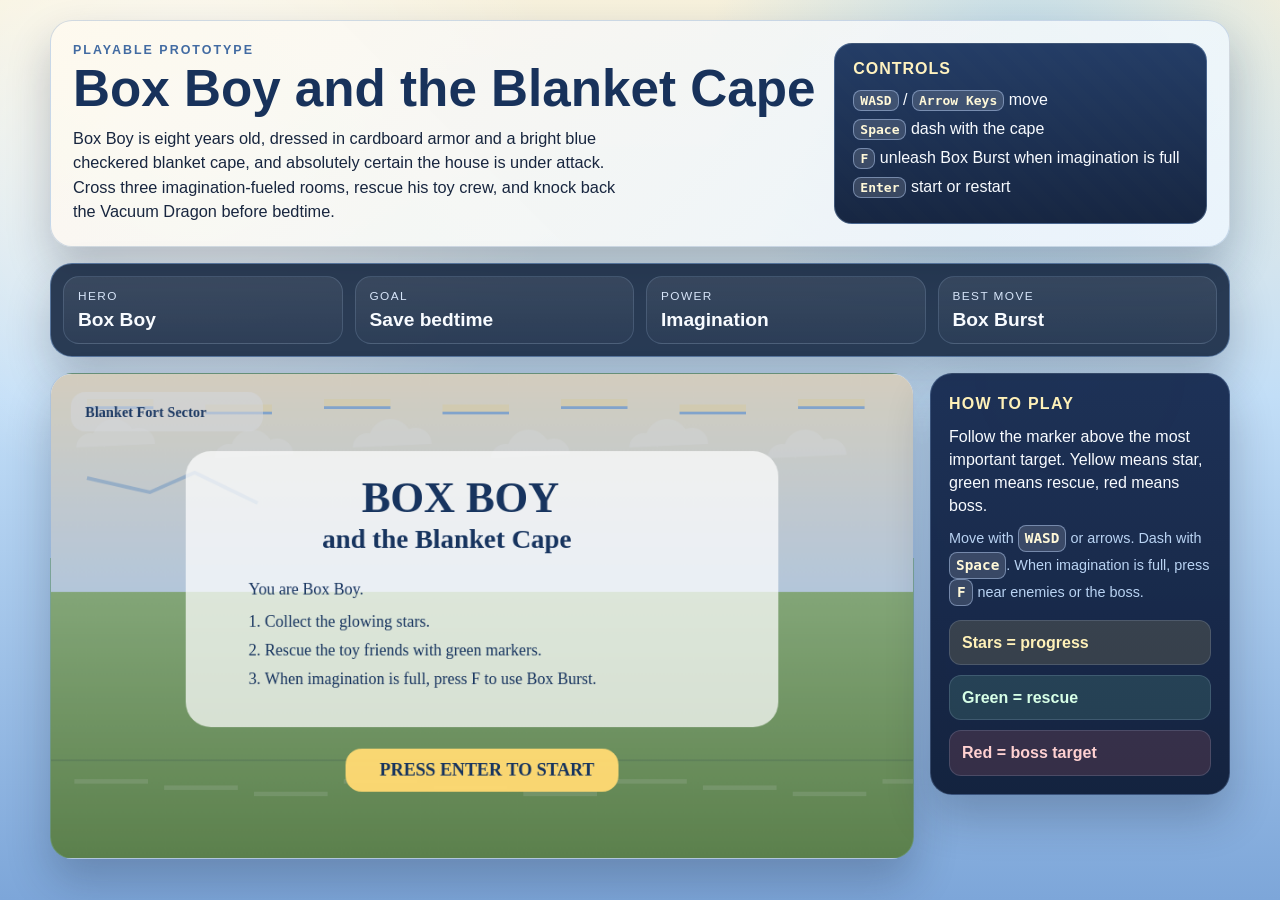
==== Box Boy/index.html @ 5c1d5f7d "Update Box Boy hero origin" ====
<!doctype html>
<html lang="en">
  <head>
    <meta charset="UTF-8" />
    <meta name="viewport" content="width=device-width, initial-scale=1.0" />
    <title>Box Boy and the Blanket Cape</title>
    <link rel="stylesheet" href="./styles.css" />
  </head>
  <body>
    <main class="app">
      <header class="hero">
        <div>
          <p class="eyebrow">Playable prototype</p>
          <h1>Box Boy and the Blanket Cape</h1>
          <p class="summary">
            Box Boy is eight years old, dressed in cardboard armor and a bright blue
            checkered blanket cape, and absolutely certain the house is under attack.
            Cross three imagination-fueled rooms, rescue his toy crew, and knock back
            the Vacuum Dragon before bedtime.
          </p>
        </div>
        <section class="hero-card">
          <h2>Controls</h2>
          <p><kbd>WASD</kbd> / <kbd>Arrow Keys</kbd> move</p>
          <p><kbd>Space</kbd> dash with the cape</p>
          <p><kbd>F</kbd> unleash Box Burst when imagination is full</p>
          <p><kbd>Enter</kbd> start or restart</p>
        </section>
      </header>

      <section class="hud" id="hud" aria-live="polite"></section>

      <section class="stage-shell">
        <canvas id="game" width="960" height="540" aria-label="Box Boy game canvas"></canvas>
        <aside class="mission" id="mission"></aside>
      </section>
    </main>

    <script src="./game.js"></script>
  </body>
</html>
---- Box Boy/styles.css ----
:root {
  --bg-top: #f7f1dc;
  --bg-mid: #c2def7;
  --bg-bottom: #7da6d9;
  --panel: rgba(19, 39, 70, 0.84);
  --panel-soft: rgba(251, 247, 238, 0.82);
  --text: #f8fbff;
  --ink: #18263f;
  --muted: #d6e4f8;
  --gold: #ffd76e;
  --blue: #65b7ff;
  --red: #ff7b7b;
  --green: #85e7ad;
  --line: rgba(152, 197, 255, 0.42);
  --shadow: 0 22px 44px rgba(15, 26, 47, 0.24);
}

* {
  box-sizing: border-box;
}

body {
  margin: 0;
  min-height: 100vh;
  font-family: "Trebuchet MS", "Avenir Next", "Segoe UI", sans-serif;
  color: var(--ink);
  background:
    radial-gradient(circle at 15% 15%, rgba(255, 255, 255, 0.7), transparent 28%),
    radial-gradient(circle at 80% 8%, rgba(101, 183, 255, 0.38), transparent 24%),
    linear-gradient(180deg, var(--bg-top) 0%, var(--bg-mid) 44%, var(--bg-bottom) 100%);
}

.app {
  width: min(1180px, calc(100vw - 24px));
  margin: 0 auto;
  padding: 20px 0 28px;
  display: grid;
  gap: 16px;
}

.hero,
.hud,
.mission {
  border-radius: 22px;
  box-shadow: var(--shadow);
}

.hero {
  display: grid;
  grid-template-columns: minmax(0, 1.8fr) minmax(260px, 0.9fr);
  gap: 16px;
  padding: 22px;
  background:
    linear-gradient(135deg, rgba(255, 249, 238, 0.92), rgba(235, 245, 255, 0.92)),
    linear-gradient(45deg, rgba(101, 183, 255, 0.1), rgba(255, 215, 110, 0.16));
  border: 1px solid rgba(89, 127, 179, 0.26);
}

.eyebrow {
  margin: 0 0 8px;
  font-size: 0.78rem;
  font-weight: 800;
  letter-spacing: 0.16em;
  text-transform: uppercase;
  color: #426ba2;
}

.hero h1 {
  margin: 0;
  font-size: clamp(2rem, 4vw, 3.6rem);
  line-height: 0.95;
  color: #18325b;
}

.summary {
  margin: 12px 0 0;
  max-width: 62ch;
  line-height: 1.5;
  font-size: 1.02rem;
}

.hero-card {
  padding: 16px 18px;
  border-radius: 18px;
  color: var(--text);
  background:
    linear-gradient(180deg, rgba(28, 54, 96, 0.96), rgba(14, 30, 58, 0.96)),
    repeating-linear-gradient(
      45deg,
      rgba(255, 255, 255, 0.06) 0,
      rgba(255, 255, 255, 0.06) 10px,
      rgba(101, 183, 255, 0.06) 10px,
      rgba(101, 183, 255, 0.06) 20px
    );
  border: 1px solid rgba(174, 213, 255, 0.28);
}

.hero-card h2 {
  margin: 0 0 12px;
  font-size: 1rem;
  letter-spacing: 0.06em;
  text-transform: uppercase;
  color: #fff2bf;
}

.hero-card p {
  margin: 8px 0;
}

.hud {
  display: grid;
  grid-template-columns: repeat(4, minmax(0, 1fr));
  gap: 12px;
  padding: 12px;
  background: rgba(13, 31, 58, 0.86);
  border: 1px solid var(--line);
}

.stat {
  padding: 12px 14px;
  border-radius: 16px;
  color: var(--text);
  background: linear-gradient(180deg, rgba(255, 255, 255, 0.08), rgba(255, 255, 255, 0.02));
  border: 1px solid rgba(185, 217, 255, 0.16);
}

.label {
  display: block;
  font-size: 0.74rem;
  text-transform: uppercase;
  letter-spacing: 0.12em;
  color: var(--muted);
}

.value {
  display: block;
  margin-top: 6px;
  font-size: 1.2rem;
  font-weight: 800;
}

.stage-shell {
  display: grid;
  grid-template-columns: minmax(0, 1fr) 300px;
  gap: 16px;
  align-items: start;
}

canvas {
  width: 100%;
  height: auto;
  display: block;
  border-radius: 22px;
  box-shadow: var(--shadow);
  border: 1px solid rgba(77, 115, 167, 0.38);
  background: linear-gradient(180deg, #eff8ff 0%, #c6dcf5 38%, #98c291 38%, #75a05e 100%);
}

.mission {
  padding: 18px;
  color: var(--text);
  background:
    linear-gradient(180deg, rgba(24, 44, 82, 0.97), rgba(16, 30, 58, 0.97)),
    radial-gradient(circle at top, rgba(255, 215, 110, 0.16), transparent 38%);
  border: 1px solid rgba(164, 206, 255, 0.22);
  line-height: 1.45;
}

.mission h2 {
  margin: 0 0 10px;
  color: #fff1b8;
  font-size: 1rem;
  letter-spacing: 0.08em;
  text-transform: uppercase;
}

.mission p {
  margin: 8px 0;
}

.mission .tiny {
  color: #b9d3f3;
  font-size: 0.9rem;
}

.mission-lead {
  font-size: 1rem;
  color: #fff7d4;
}

.callout {
  margin: 14px 0 16px;
  padding: 12px 14px;
  border-radius: 14px;
  background: rgba(255, 215, 110, 0.14);
  border: 1px solid rgba(255, 221, 141, 0.24);
}

.callout strong {
  display: block;
  margin-bottom: 6px;
  color: #fff1b8;
  text-transform: uppercase;
  letter-spacing: 0.08em;
  font-size: 0.75rem;
}

.callout p {
  margin: 0;
  color: #f6fbff;
  font-size: 1.02rem;
  font-weight: 700;
}

.check {
  display: flex;
  gap: 10px;
  align-items: center;
  padding: 9px 0;
  border-top: 1px solid rgba(190, 216, 255, 0.12);
}

.check span {
  width: 1.2rem;
  color: #ffd76e;
  font-weight: 800;
  text-align: center;
}

.check.done {
  color: #d6f7dd;
}

.check.done span {
  color: #85e7ad;
}

.legend-grid {
  display: grid;
  gap: 10px;
  margin-top: 14px;
}

.legend-chip {
  padding: 10px 12px;
  border-radius: 12px;
  font-weight: 700;
  border: 1px solid rgba(190, 216, 255, 0.16);
}

.legend-star {
  background: rgba(255, 215, 110, 0.14);
  color: #fff1b8;
}

.legend-toy {
  background: rgba(133, 231, 173, 0.14);
  color: #d7ffe7;
}

.legend-boss {
  background: rgba(255, 123, 123, 0.14);
  color: #ffd1d1;
}

kbd {
  display: inline-block;
  min-width: 1.7em;
  padding: 2px 6px;
  border-radius: 8px;
  border: 1px solid rgba(190, 216, 255, 0.45);
  background: rgba(255, 255, 255, 0.14);
  color: #fff8d8;
  font-weight: 700;
  text-align: center;
}

@media (max-width: 980px) {
  .hero,
  .stage-shell {
    grid-template-columns: 1fr;
  }

  .hud {
    grid-template-columns: repeat(2, minmax(0, 1fr));
  }
}

@media (max-width: 640px) {
  .app {
    width: min(100vw - 12px, 1180px);
    padding-top: 10px;
  }

  .hero {
    padding: 18px;
  }

  .hud {
    grid-template-columns: 1fr;
  }
}
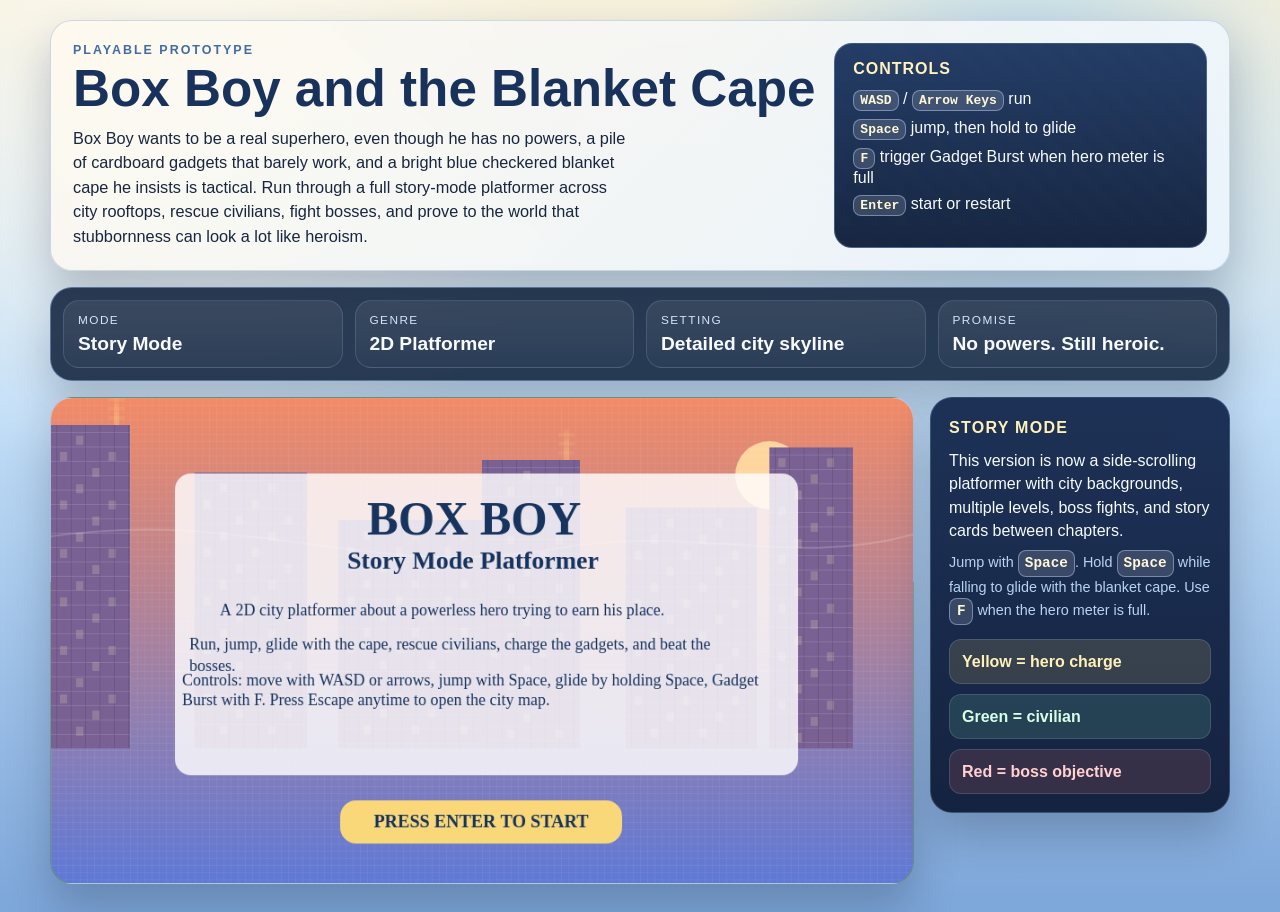
==== commit 248de85a: "Update Box Boy story and gameplay" ====
--- a/Box Boy/index.html
+++ b/Box Boy/index.html
@@ -13,17 +13,18 @@
           <p class="eyebrow">Playable prototype</p>
           <h1>Box Boy and the Blanket Cape</h1>
           <p class="summary">
-            Box Boy is eight years old, dressed in cardboard armor and a bright blue
-            checkered blanket cape, and absolutely certain the house is under attack.
-            Cross three imagination-fueled rooms, rescue his toy crew, and knock back
-            the Vacuum Dragon before bedtime.
+            Box Boy wants to be a real superhero, even though he has no powers, a pile
+            of cardboard gadgets that barely work, and a bright blue checkered blanket
+            cape he insists is tactical. Run through a full story-mode platformer across
+            city rooftops, rescue civilians, fight bosses, and prove to the world that
+            stubbornness can look a lot like heroism.
           </p>
         </div>
         <section class="hero-card">
           <h2>Controls</h2>
-          <p><kbd>WASD</kbd> / <kbd>Arrow Keys</kbd> move</p>
-          <p><kbd>Space</kbd> dash with the cape</p>
-          <p><kbd>F</kbd> unleash Box Burst when imagination is full</p>
+          <p><kbd>WASD</kbd> / <kbd>Arrow Keys</kbd> run</p>
+          <p><kbd>Space</kbd> jump, then hold to glide</p>
+          <p><kbd>F</kbd> trigger Gadget Burst when hero meter is full</p>
           <p><kbd>Enter</kbd> start or restart</p>
         </section>
       </header>
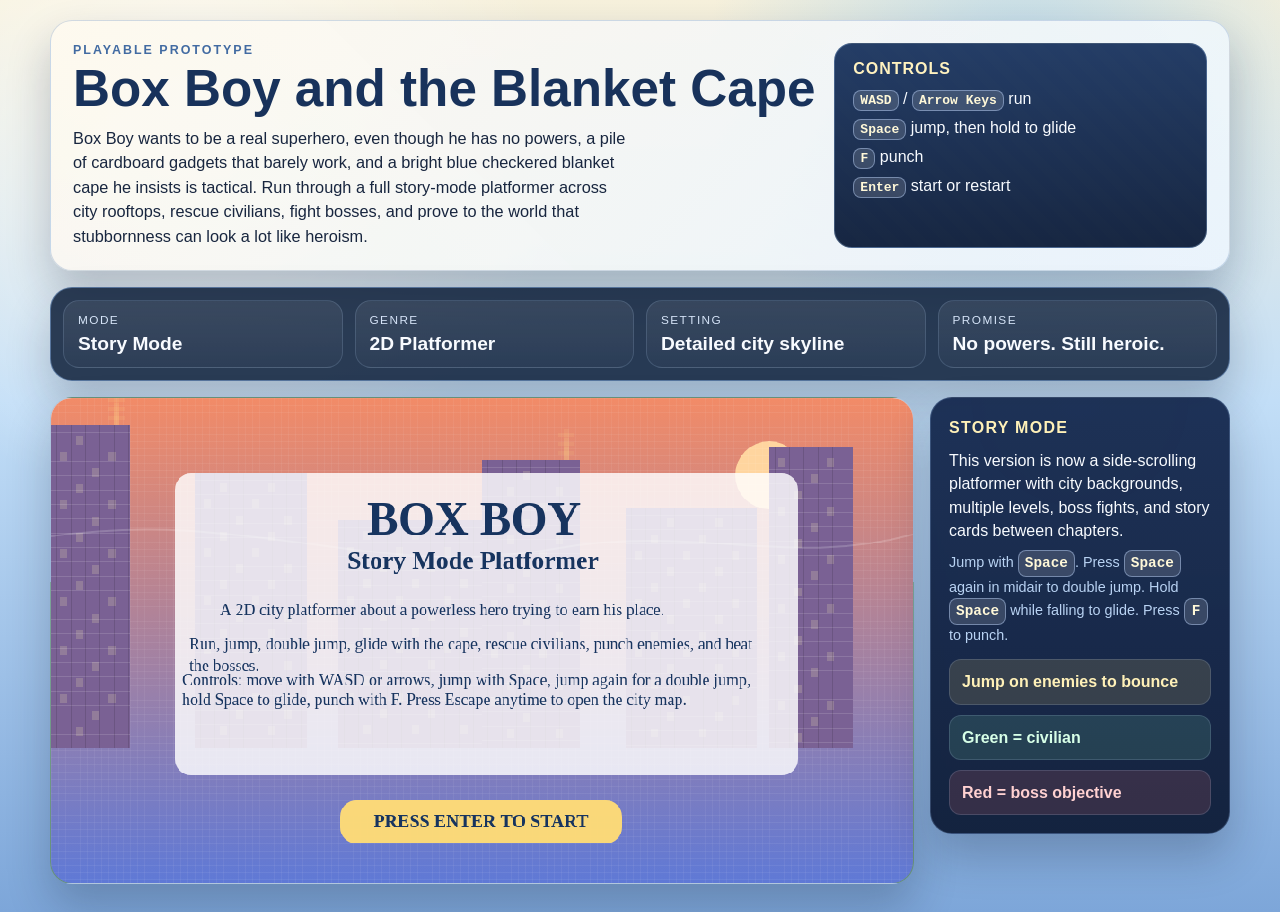
==== commit 03555ae9: "Update Box Boy movement and combat" ====
--- a/Box Boy/index.html
+++ b/Box Boy/index.html
@@ -24,7 +24,7 @@
           <h2>Controls</h2>
           <p><kbd>WASD</kbd> / <kbd>Arrow Keys</kbd> run</p>
           <p><kbd>Space</kbd> jump, then hold to glide</p>
-          <p><kbd>F</kbd> trigger Gadget Burst when hero meter is full</p>
+          <p><kbd>F</kbd> punch</p>
           <p><kbd>Enter</kbd> start or restart</p>
         </section>
       </header>
--- a/Box Boy/styles.css
+++ b/Box Boy/styles.css
@@ -154,6 +154,8 @@
   box-shadow: var(--shadow);
   border: 1px solid rgba(77, 115, 167, 0.38);
   background: linear-gradient(180deg, #eff8ff 0%, #c6dcf5 38%, #98c291 38%, #75a05e 100%);
+  image-rendering: pixelated;
+  image-rendering: crisp-edges;
 }
 
 .mission {
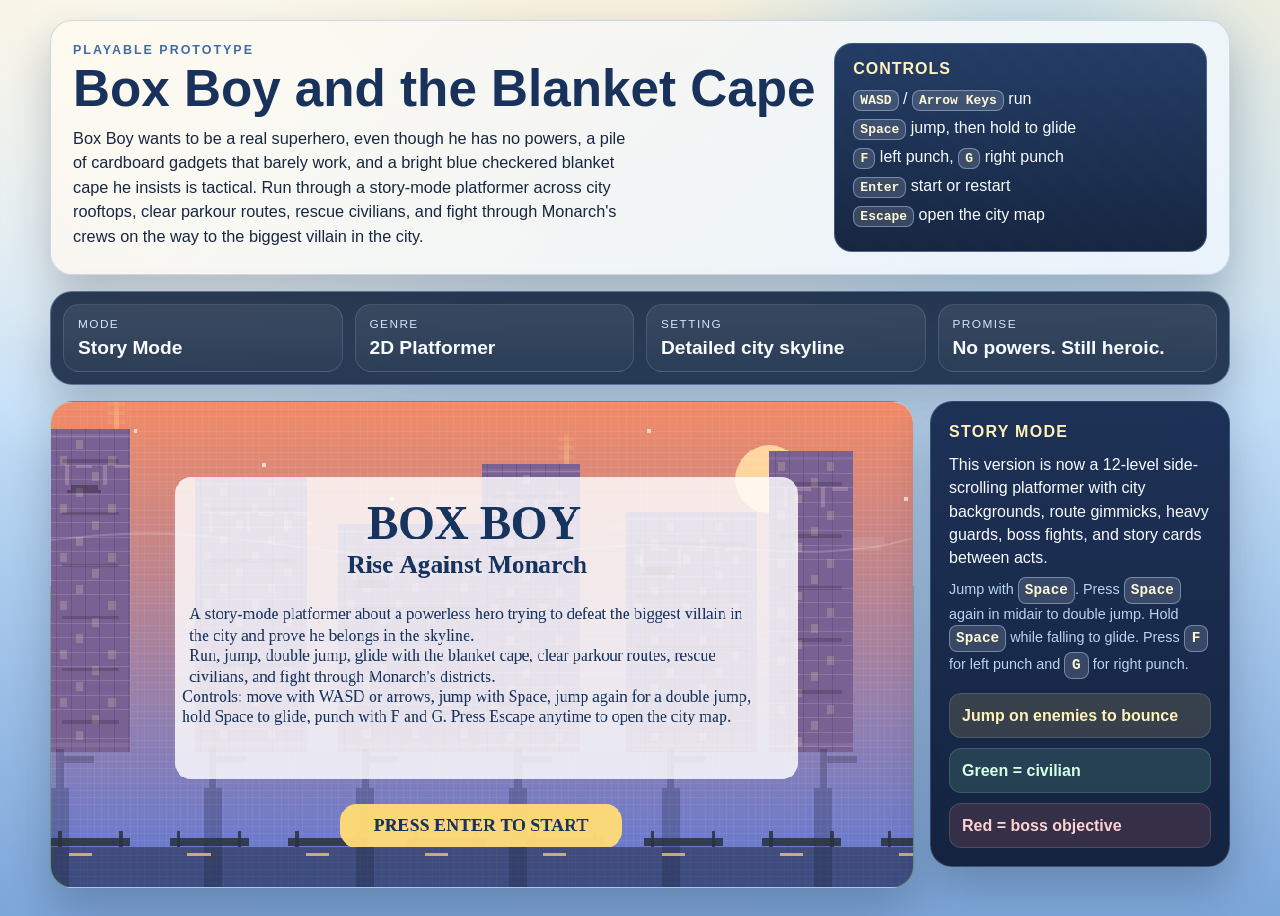
==== commit fb613a22: "Add bosses and gimmicks" ====
--- a/Box Boy/index.html
+++ b/Box Boy/index.html
@@ -15,17 +15,18 @@
           <p class="summary">
             Box Boy wants to be a real superhero, even though he has no powers, a pile
             of cardboard gadgets that barely work, and a bright blue checkered blanket
-            cape he insists is tactical. Run through a full story-mode platformer across
-            city rooftops, rescue civilians, fight bosses, and prove to the world that
-            stubbornness can look a lot like heroism.
+            cape he insists is tactical. Run through a story-mode platformer across
+            city rooftops, clear parkour routes, rescue civilians, and fight through
+            Monarch's crews on the way to the biggest villain in the city.
           </p>
         </div>
         <section class="hero-card">
           <h2>Controls</h2>
           <p><kbd>WASD</kbd> / <kbd>Arrow Keys</kbd> run</p>
           <p><kbd>Space</kbd> jump, then hold to glide</p>
-          <p><kbd>F</kbd> punch</p>
+          <p><kbd>F</kbd> left punch, <kbd>G</kbd> right punch</p>
           <p><kbd>Enter</kbd> start or restart</p>
+          <p><kbd>Escape</kbd> open the city map</p>
         </section>
       </header>
 
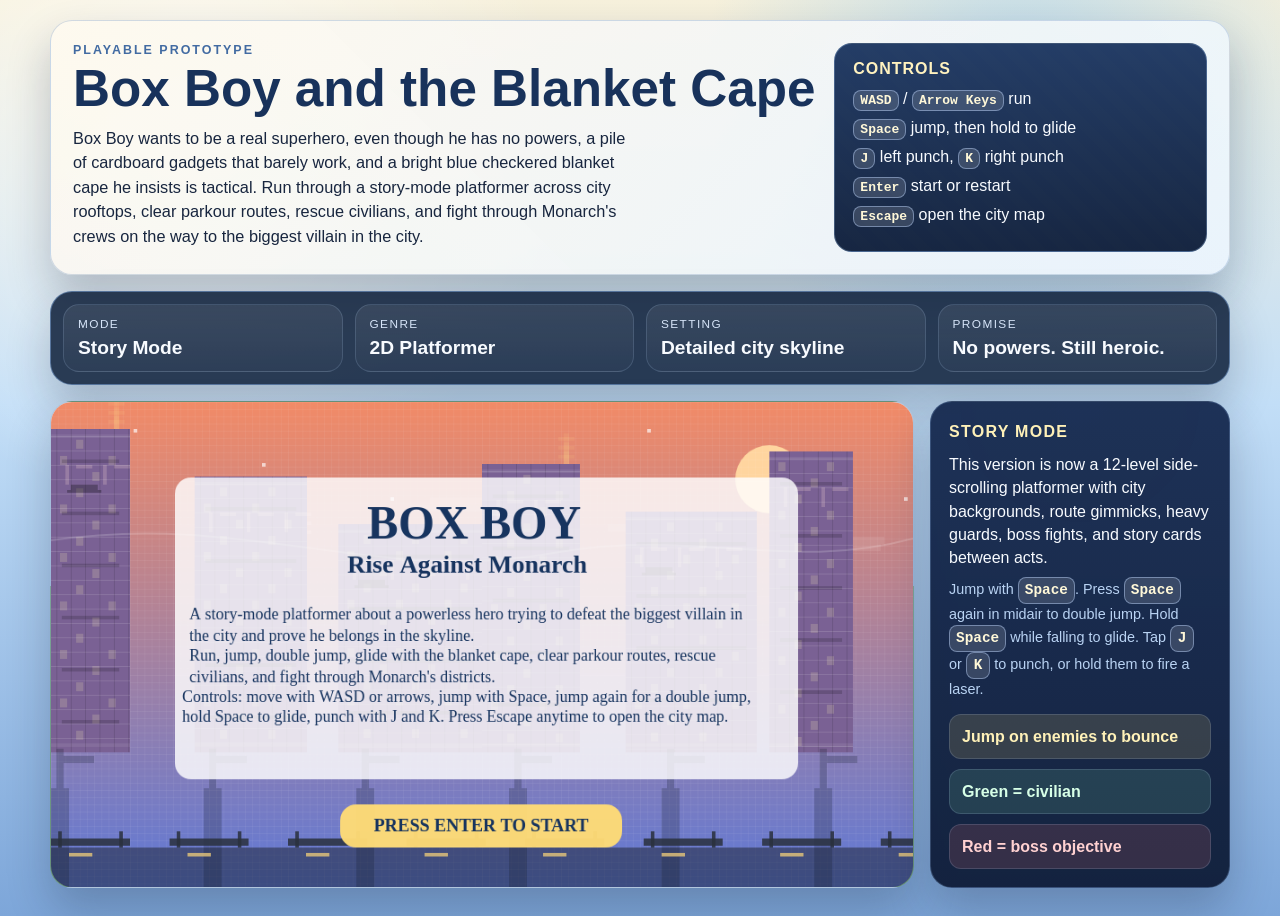
==== commit 3eee6f0b: "Improve boss clipping realism" ====
--- a/Box Boy/index.html
+++ b/Box Boy/index.html
@@ -24,7 +24,7 @@
           <h2>Controls</h2>
           <p><kbd>WASD</kbd> / <kbd>Arrow Keys</kbd> run</p>
           <p><kbd>Space</kbd> jump, then hold to glide</p>
-          <p><kbd>F</kbd> left punch, <kbd>G</kbd> right punch</p>
+          <p><kbd>J</kbd> left punch, <kbd>K</kbd> right punch</p>
           <p><kbd>Enter</kbd> start or restart</p>
           <p><kbd>Escape</kbd> open the city map</p>
         </section>
--- a/Box Boy/styles.css
+++ b/Box Boy/styles.css
@@ -154,8 +154,7 @@
   box-shadow: var(--shadow);
   border: 1px solid rgba(77, 115, 167, 0.38);
   background: linear-gradient(180deg, #eff8ff 0%, #c6dcf5 38%, #98c291 38%, #75a05e 100%);
-  image-rendering: pixelated;
-  image-rendering: crisp-edges;
+  image-rendering: auto;
 }
 
 .mission {
